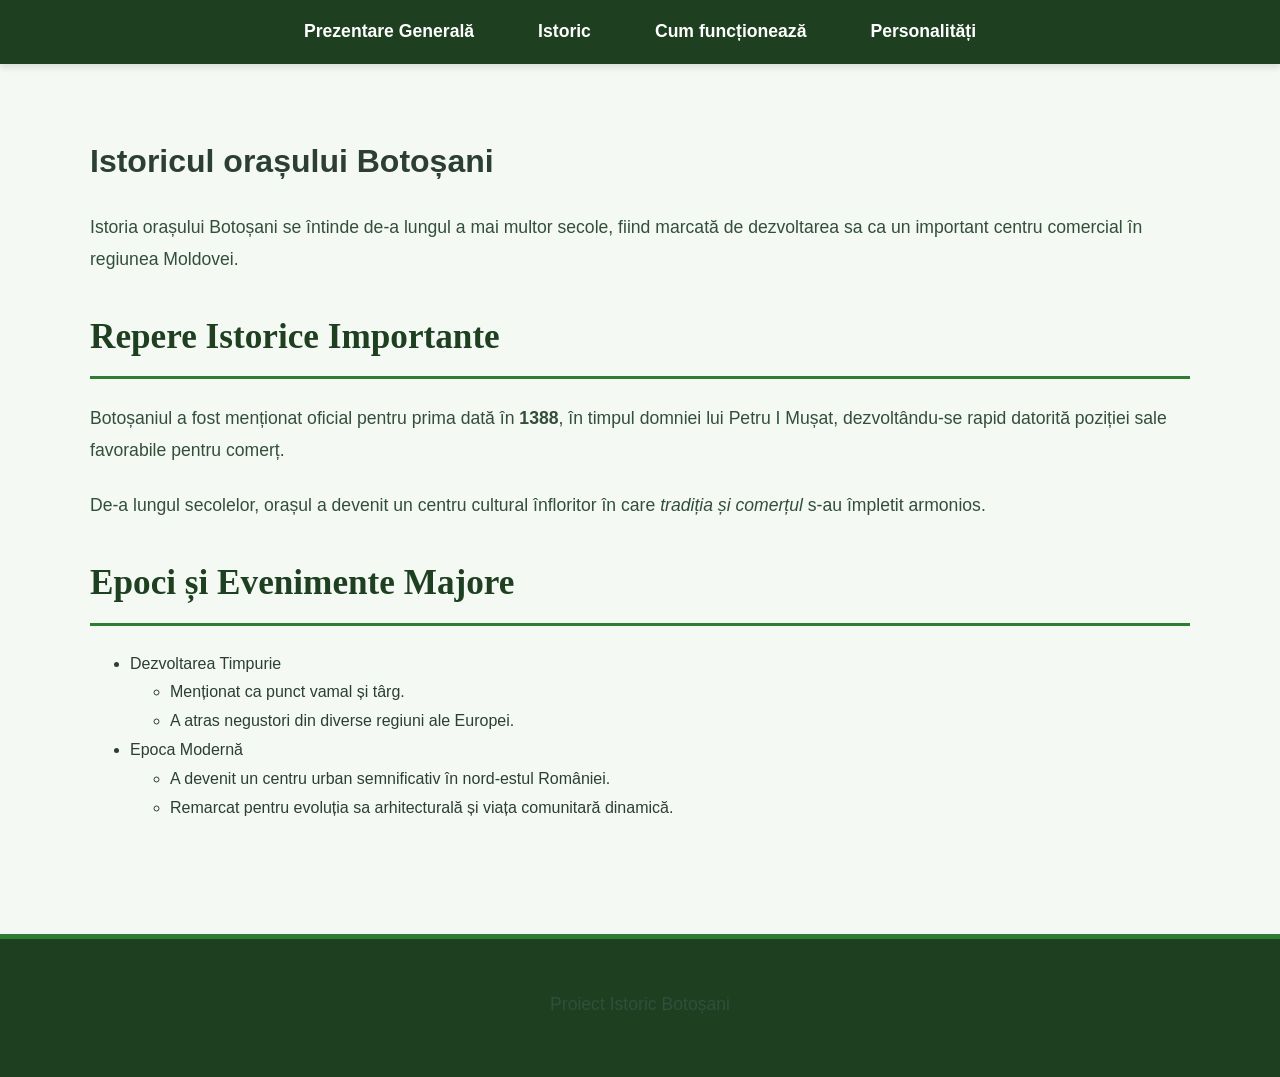
==== history.html @ af960954 "Adaugare completa resurse si pagini parcuri" ====
<!DOCTYPE html>
<html lang="ro">
<head>
    <meta charset="UTF-8">
    <meta name="viewport" content="width=device-width, initial-scale=1.0">
    <title>Istoric - Botoșani</title>
    <link rel="stylesheet" href="css/style.css">
</head>
<body>

    <header>
        <nav>
            <ul>
                <li><a href="index.html">Prezentare Generală</a></li>
                <li><a href="history.html">Istoric</a></li>
                <li><a href="how-it-works.html">Cum funcționează</a></li>
                <li><a href="notable-people.html">Personalități</a></li>
            </ul>
        </nav>
    </header>

    <main>
        <h1>Istoricul orașului Botoșani</h1>
        <p>Istoria orașului Botoșani se întinde de-a lungul a mai multor secole, fiind marcată de dezvoltarea sa ca un important centru comercial în regiunea Moldovei.</p>

        <section>
            <h2>Repere Istorice Importante</h2>
            <p>Botoșaniul a fost menționat oficial pentru prima dată în <strong>1388</strong>, în timpul domniei lui Petru I Mușat, dezvoltându-se rapid datorită poziției sale favorabile pentru comerț.</p>
            <p>De-a lungul secolelor, orașul a devenit un centru cultural înfloritor în care <em>tradiția și comerțul</em> s-au împletit armonios.</p>

            <h2>Epoci și Evenimente Majore</h2>
            <ul>
                <li>Dezvoltarea Timpurie
                    <ul>
                        <li>Menționat ca punct vamal și târg.</li>
                        <li>A atras negustori din diverse regiuni ale Europei.</li>
                    </ul>
                </li>
                <li>Epoca Modernă
                    <ul>
                        <li>A devenit un centru urban semnificativ în nord-estul României.</li>
                        <li>Remarcat pentru evoluția sa arhitecturală și viața comunitară dinamică.</li>
                    </ul>
                </li>
            </ul>
        </section>
    </main>

    <footer>
        <p>Proiect Istoric Botoșani</p>
    </footer>

</body>
</html>
---- css/style.css ----
/* --- STILURI GENERALE --- */
body {
    font-family: 'Segoe UI', Tahoma, Geneva, Verdana, sans-serif;
    line-height: 1.8;
    margin: 0;
    padding: 0;
    background-color: #f4f9f4; /* Un fundal general foarte deschis, cu tentă verzuie naturală */
    color: #2c3e35;
    display: flex;
    flex-direction: column;
    min-height: 100vh;
}

/* --- BANNER-UL MARE DE SUS (BOTOȘANI) --- */
.hero-banner {
    background-color: #234e38; /* Verde-pădure profund și elegant */
    padding: 4rem 2rem;
    text-align: center;
    box-shadow: inset 0 -5px 10px rgba(0, 0, 0, 0.2);
}

.hero-banner h1 {
    font-family: 'Georgia', serif;
    font-size: 3.5rem;
    letter-spacing: 0.3rem;
    margin: 0;
    text-transform: uppercase;
    color: #ffffff; /* Text alb strălucitor */
    text-shadow: 2px 2px 5px rgba(0, 0, 0, 0.5);
}

/* --- ANTET ȘI MENIU DE NAVIGARE (În nuanțe de verde) --- */
header {
    background-color: #1e3f20; /* Verde închis intens pentru meniu */
    color: #fff;
    padding: 1rem 2rem;
    box-shadow: 0 4px 6px rgba(0,0,0,0.1);
    position: sticky;
    top: 0;
    z-index: 1000;
}

nav ul {
    list-style: none;
    padding: 0;
    margin: 0;
    display: flex;
    flex-wrap: wrap;
    gap: 2rem;
    justify-content: center;
}

nav ul li a {
    color: #fff;
    text-decoration: none;
    font-weight: bold;
    font-size: 1.1rem;
    transition: color 0.3s ease;
    padding: 0.5rem 1rem;
    border-radius: 4px;
}

nav ul li a:hover {
    color: #a3e4d7; /* Verde mentă deschis la trecerea mouse-ului */
    background-color: rgba(255, 255, 255, 0.1);
}

/* --- CONȚINUT PRINCIPAL --- */
main {
    flex: 1;
    max-width: 1100px;
    margin: 3rem auto;
    padding: 0 2rem;
}

section {
    margin-bottom: 4rem;
}

h2 {
    color: #1e3f20; /* Titluri în verde închis */
    font-family: 'Georgia', serif;
    font-size: 2.2rem;
    border-bottom: 3px solid #2e7d32; /* Linie decorativă verde */
    padding-bottom: 0.5rem;
    margin-bottom: 1.5rem;
}

p {
    font-size: 1.1rem;
    color: #334e3b;
    margin-bottom: 1.5rem;
}

/* --- ARANJAMENT HARTĂ ȘI TABEL --- */
.map-and-table-container {
    display: flex;
    flex-wrap: wrap;
    gap: 2rem;
    align-items: center;
}

.map-box {
    flex: 1;
    min-width: 300px;
    text-align: center;
}

.map-box img {
    max-width: 100%;
    height: auto;
    border: 4px solid #ffffff;
    border-radius: 8px;
    box-shadow: 0 4px 12px rgba(30, 63, 32, 0.15);
}

.caption {
    font-size: 0.9rem;
    color: #55705e;
    font-style: italic;
    margin-top: 0.8rem;
}

/* --- TABELE STILIZATE ÎN VERDE --- */
table {
    flex: 1;
    min-width: 300px;
    width: 100%;
    border-collapse: separate;
    border-spacing: 0;
    box-shadow: 0 4px 8px rgba(30, 63, 32, 0.1);
    border-radius: 8px;
    overflow: hidden;
}

th, td {
    border: 1px solid #c8e6c9; /* Margini verzi deschise */
    padding: 15px;
    text-align: left;
}

th {
    background-color: #2e7d32; /* Antetul tabelului în verde vibrant */
    color: white;
    font-weight: bold;
    text-transform: uppercase;
    font-size: 0.9rem;
}

thead tr:first-child th:first-child { border-top-left-radius: 8px; }
thead tr:first-child th:last-child { border-top-right-radius: 8px; }
tbody tr:last-child td:first-child { border-bottom-left-radius: 8px; }
tbody tr:last-child td:last-child { border-bottom-right-radius: 8px; }

tr:nth-child(even) {
    background-color: #e8f5e9; /* Rânduri alternative într-un verde pastel extrem de fin */
}

tr:hover td {
    background-color: #c8e6c9; /* Efect hover verde deschis */
}

/* --- SUBSOL --- */
footer {
    text-align: center;
    padding: 2rem;
    background-color: #1e3f20; /* Subsol asortat cu meniul de sus */
    color: #fff;
    margin-top: auto;
    border-top: 5px solid #2e7d32;
}
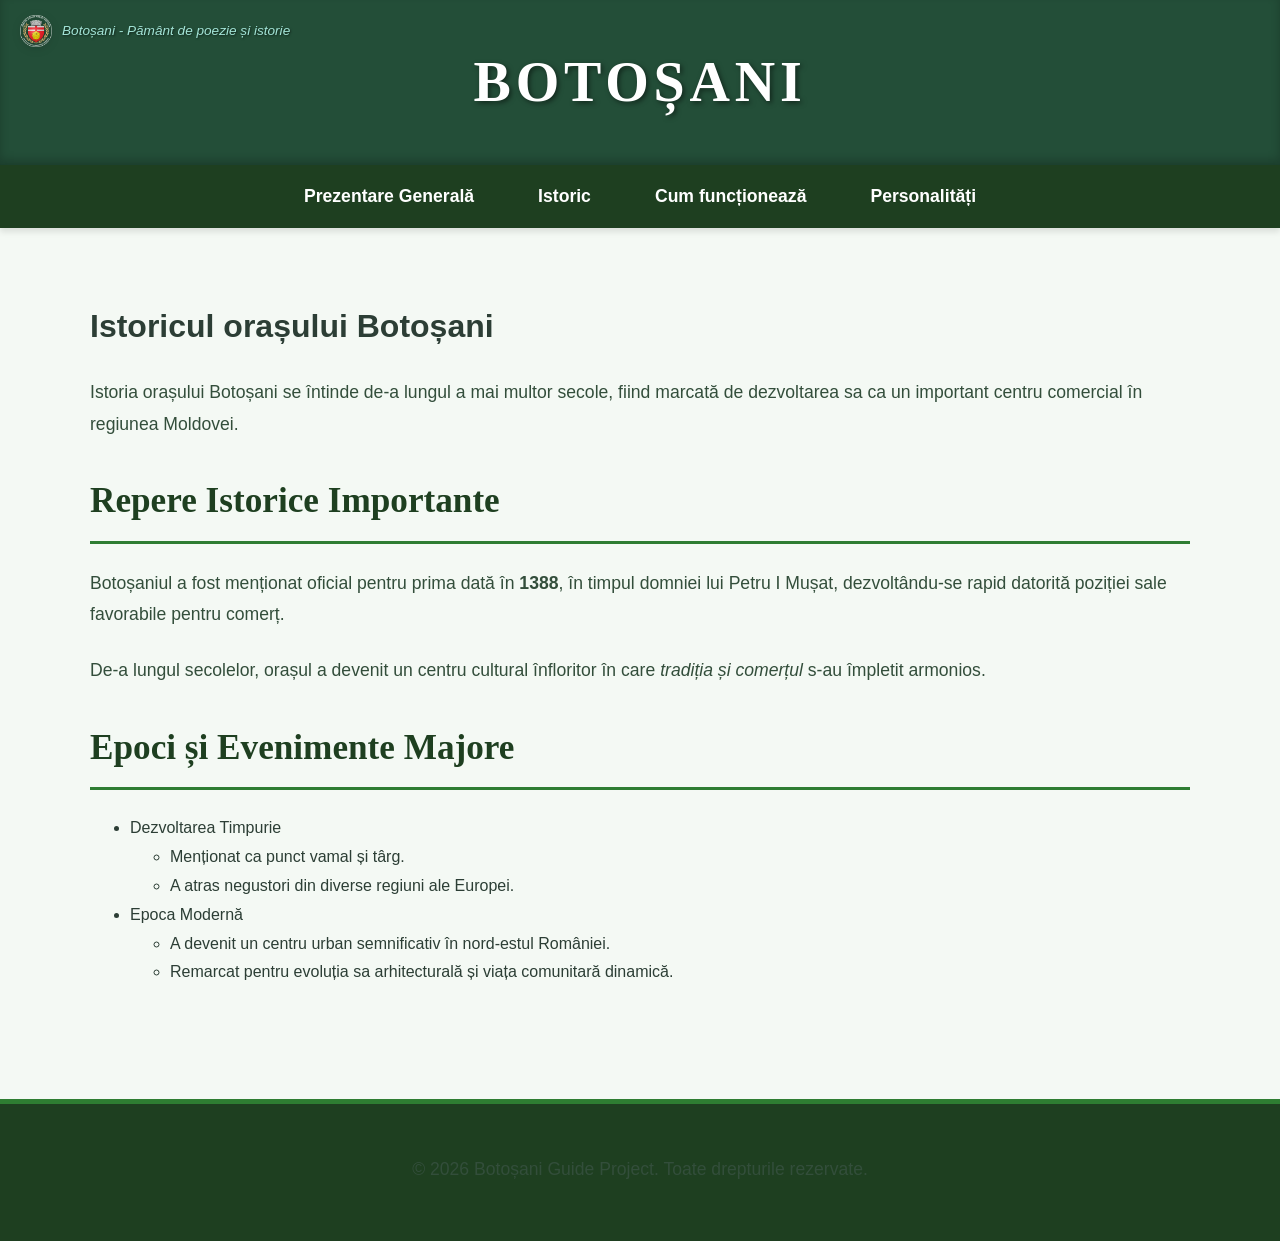
==== commit d27f0a23: "l" ====
--- a/history.html
+++ b/history.html
@@ -8,10 +8,24 @@
 </head>
 <body>
 
+      
+ <!-- Bannerul mare de sus (separat de header, cu sigla mică în colț) -->
+    <div class="hero-banner" style="position: relative;">
+        <div class="hero-top-left" style="position: absolute; top: 15px; left: 20px; display: flex; align-items: center; gap: 10px;">
+            <img src="assets/images/logo-judetul-botosani.png" alt="Stema Botoșani" class="hero-logo" style="width: 32px; height: 32px; object-fit: contain;">
+            <p class="hero-slogan" style="font-size: 0.85rem; color: #a3e4d7; font-style: italic; margin: 0;">Botoșani - Pământ de poezie și istorie</p>
+        </div>
+        <h1>Botoșani</h1>
+    </div>
+   <!-- Bara de navigare actualizată -->
     <header>
+        <!-- Butonul checkbox și iconița pentru meniul hamburger -->
+        <input type="checkbox" id="menu-toggle" class="hamburger-checkbox">
+        <label for="menu-toggle" class="hamburger-icon">&#9776;</label>
+
         <nav>
             <ul>
-                <li><a href="index.html">Prezentare Generală</a></li>
+                <li><a href="index.html" class="active">Prezentare Generală</a></li>
                 <li><a href="history.html">Istoric</a></li>
                 <li><a href="how-it-works.html">Cum funcționează</a></li>
                 <li><a href="notable-people.html">Personalități</a></li>
@@ -47,7 +61,7 @@
     </main>
 
     <footer>
-        <p>Proiect Istoric Botoșani</p>
+        <p>&copy; 2026 Botoșani Guide Project. Toate drepturile rezervate.</p>
     </footer>
 
 </body>
--- a/css/style.css
+++ b/css/style.css
@@ -11,12 +11,43 @@
     min-height: 100vh;
 }
 
-/* --- BANNER-UL MARE DE SUS (BOTOȘANI) --- */
+/* --- BANNER-UL MARE DE SUS (BOTOȘANI) CU LOGO ȘI SLOGAN ÎN STANGA-SUS --- */
 .hero-banner {
     background-color: #234e38; /* Verde-pădure profund și elegant */
-    padding: 4rem 2rem;
+    padding: 2rem 2rem;
+    position: relative;
     text-align: center;
     box-shadow: inset 0 -5px 10px rgba(0, 0, 0, 0.2);
+    display: flex;
+    flex-direction: column;
+    align-items: center;
+    justify-content: center;
+}
+
+/* Containerul care ține logo-ul și sloganul în stânga sus */
+.hero-top-left {
+    position: absolute;
+    top: 1.5rem;
+    left: 2rem;
+    display: flex;
+    align-items: center;
+    gap: 1rem;
+}
+
+.hero-logo {
+    height: 60px;
+    width: auto;
+    filter: drop-shadow(0px 2px 4px rgba(0, 0, 0, 0.3));
+}
+
+.hero-slogan {
+    font-family: 'Segoe UI', Tahoma, sans-serif;
+    font-size: 1rem;
+    color: #a3e4d7;
+    font-style: italic;
+    margin: 0;
+    text-align: left;
+    text-shadow: 1px 1px 2px rgba(0, 0, 0, 0.5);
 }
 
 .hero-banner h1 {
@@ -168,4 +199,126 @@
     color: #fff;
     margin-top: auto;
     border-top: 5px solid #2e7d32;
+}
+
+/* --- STILURI PENTRU MENIU HAMBURGER (MOBILES) --- */
+.hamburger-checkbox {
+    display: none;
+}
+
+.hamburger-icon {
+    display: none;
+    font-size: 1.8rem;
+    cursor: pointer;
+    color: white;
+}
+
+@media (max-width: 768px) {
+    .hero-top-left {
+        position: static;
+        margin-bottom: 1rem;
+        flex-direction: column;
+        text-align: center;
+    }
+    
+    .hero-slogan {
+        text-align: center;
+    }
+
+    .hamburger-icon {
+        display: block;
+        position: absolute;
+        right: 2rem;
+        top: 1.5rem;
+    }
+
+    header nav {
+        width: 100%;
+        max-height: 0;
+        overflow: hidden;
+        transition: max-height 0.3s ease-in-out;
+    }
+
+    header nav ul {
+        flex-direction: column;
+        gap: 0.5rem;
+        padding-top: 1rem;
+    }
+
+    .hamburger-checkbox:checked ~ nav {
+        max-height: 300px;
+    }
+}
+/* --- CERINȚE PENTRU ISSUE 3: GRID, HOVER ȘI REDUCED-MOTION --- */
+
+/* 1. Transformăm containerul hărții și tabelului în CSS Grid, exact cum se cere */
+.map-and-table-container {
+    display: grid;
+    grid-template-columns: 1fr 1fr;
+    gap: 2rem;
+    align-items: center;
+}
+
+/* Responsivitate pentru ecrane mici / mobile */
+@media (max-width: 768px) {
+    .map-and-table-container {
+        grid-template-columns: 1fr;
+    }
+}
+
+/* 2. Animație fină la hover pentru imagini */
+.map-box img, .hero-logo {
+    transition: transform 0.3s ease, box-shadow 0.3s ease;
+}
+
+.map-box img:hover {
+    transform: scale(1.03); /* Efect discret de zoom */
+    box-shadow: 0 8px 20px rgba(30, 63, 32, 0.25);
+}
+
+/* 3. Respectarea utilizatorilor care preferă mai puțină mișcare (Accesibilitate) */
+@media (prefers-reduced-motion: reduce) {
+    .map-box img, .hero-logo {
+        transition: none;
+    }
+    
+    .map-box img:hover {
+        transform: none;
+        box-shadow: none;
+    }
+}
+/* --- STILURI PENTRU CARUSELUL DE IMAGINI (SLIDER) --- */
+.image-slider-container {
+    width: 100%;
+    overflow-x: auto; /* Activează scroll-ul orizontal */
+    white-space: nowrap;
+    padding: 1rem 0;
+    scrollbar-color: #2e7d32 #e8f5e9; /* Stilizare bară de derulare pentru browsere moderne */
+}
+
+.slider-track {
+    display: inline-flex;
+    gap: 1.5rem;
+}
+
+.slide-item {
+    width: 300px;
+    background: #ffffff;
+    border-radius: 8px;
+    padding: 10px;
+    box-shadow: 0 4px 10px rgba(30, 63, 32, 0.1);
+    text-align: center;
+    flex-shrink: 0;
+}
+
+.slide-item img {
+    width: 100%;
+    height: 180px;
+    object-fit: cover;
+    border-radius: 6px;
+    transition: transform 0.3s ease;
+}
+
+.slide-item img:hover {
+    transform: scale(1.03); /* Efect de hover păstrat din cerințe */
 }
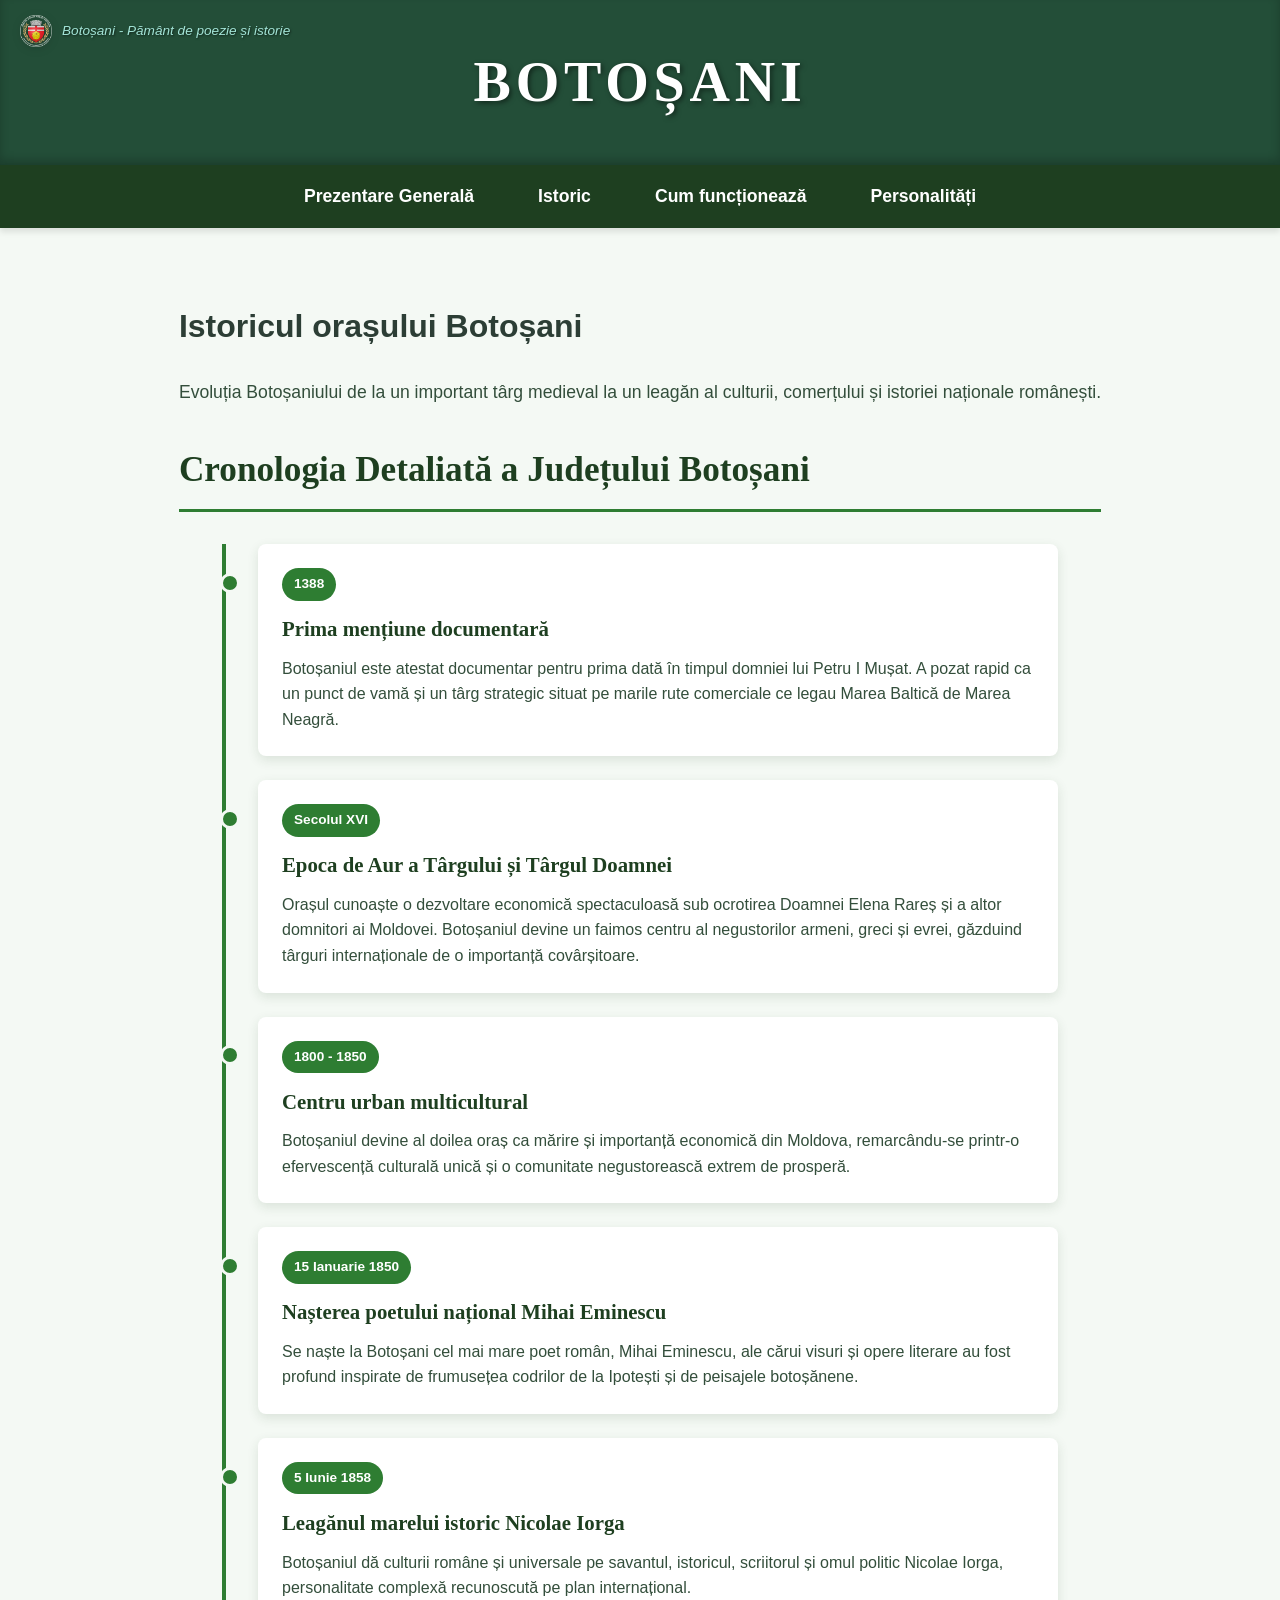
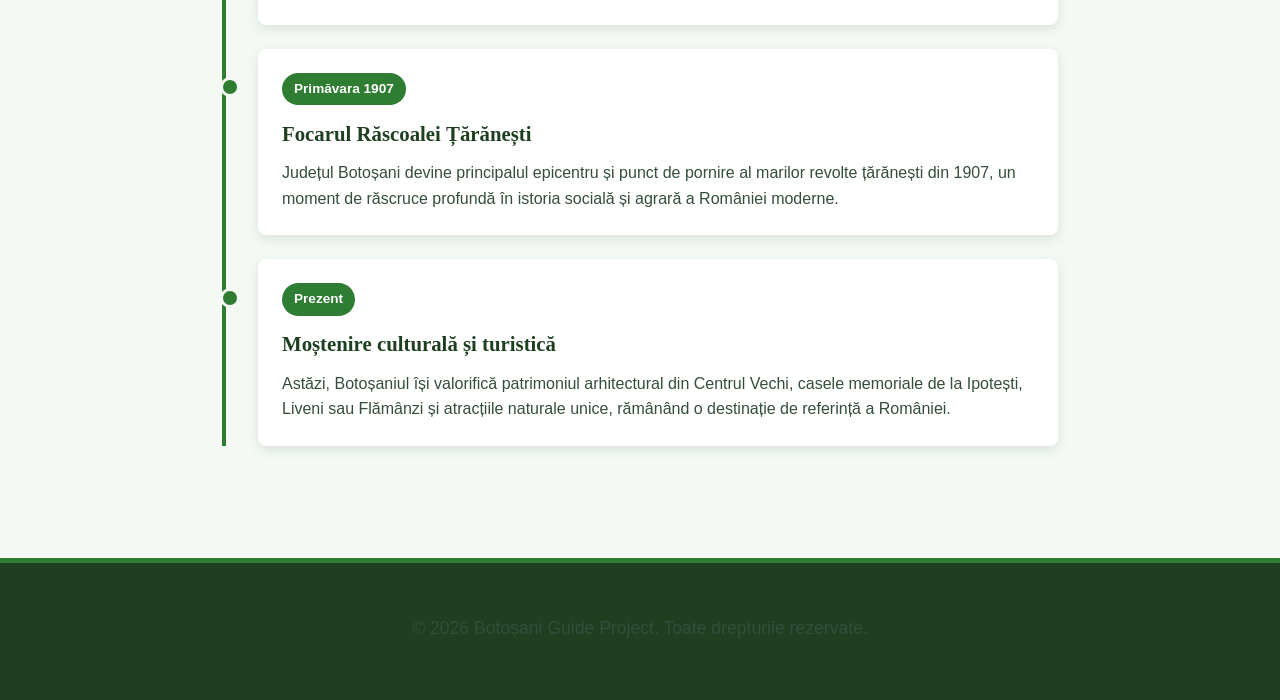
==== commit 140173d1: "5" ====
--- a/history.html
+++ b/history.html
@@ -35,31 +35,70 @@
 
     <main>
         <h1>Istoricul orașului Botoșani</h1>
-        <p>Istoria orașului Botoșani se întinde de-a lungul a mai multor secole, fiind marcată de dezvoltarea sa ca un important centru comercial în regiunea Moldovei.</p>
+        <p>Evoluția Botoșaniului de la un important târg medieval la un leagăn al culturii, comerțului și istoriei naționale românești.</p>
 
         <section>
-            <h2>Repere Istorice Importante</h2>
-            <p>Botoșaniul a fost menționat oficial pentru prima dată în <strong>1388</strong>, în timpul domniei lui Petru I Mușat, dezvoltându-se rapid datorită poziției sale favorabile pentru comerț.</p>
-            <p>De-a lungul secolelor, orașul a devenit un centru cultural înfloritor în care <em>tradiția și comerțul</em> s-au împletit armonios.</p>
+            <h2>Cronologia Detaliată a Județului Botoșani</h2>
+            
+            <div class="timeline-container">
+                <div class="timeline-card">
+                    <span class="timeline-year">1388</span>
+                    <div class="timeline-body">
+                        <h3>Prima mențiune documentară</h3>
+                        <p>Botoșaniul este atestat documentar pentru prima dată în timpul domniei lui Petru I Mușat. A pozat rapid ca un punct de vamă și un târg strategic situat pe marile rute comerciale ce legau Marea Baltică de Marea Neagră.</p>
+                    </div>
+                </div>
 
-            <h2>Epoci și Evenimente Majore</h2>
-            <ul>
-                <li>Dezvoltarea Timpurie
-                    <ul>
-                        <li>Menționat ca punct vamal și târg.</li>
-                        <li>A atras negustori din diverse regiuni ale Europei.</li>
-                    </ul>
-                </li>
-                <li>Epoca Modernă
-                    <ul>
-                        <li>A devenit un centru urban semnificativ în nord-estul României.</li>
-                        <li>Remarcat pentru evoluția sa arhitecturală și viața comunitară dinamică.</li>
-                    </ul>
-                </li>
-            </ul>
+                <div class="timeline-card">
+                    <span class="timeline-year">Secolul XVI</span>
+                    <div class="timeline-body">
+                        <h3>Epoca de Aur a Târgului și Târgul Doamnei</h3>
+                        <p>Orașul cunoaște o dezvoltare economică spectaculoasă sub ocrotirea Doamnei Elena Rareș și a altor domnitori ai Moldovei. Botoșaniul devine un faimos centru al negustorilor armeni, greci și evrei, găzduind târguri internaționale de o importanță covârșitoare.</p>
+                    </div>
+                </div>
+
+                <div class="timeline-card">
+                    <span class="timeline-year">1800 - 1850</span>
+                    <div class="timeline-body">
+                        <h3>Centru urban multicultural</h3>
+                        <p>Botoșaniul devine al doilea oraș ca mărire și importanță economică din Moldova, remarcându-se printr-o efervescență culturală unică și o comunitate negustorească extrem de prosperă.</p>
+                    </div>
+                </div>
+
+                <div class="timeline-card">
+                    <span class="timeline-year">15 Ianuarie 1850</span>
+                    <div class="timeline-body">
+                        <h3>Nașterea poetului național Mihai Eminescu</h3>
+                        <p>Se naște la Botoșani cel mai mare poet român, Mihai Eminescu, ale cărui visuri și opere literare au fost profund inspirate de frumusețea codrilor de la Ipotești și de peisajele botoșănene.</p>
+                    </div>
+                </div>
+
+                <div class="timeline-card">
+                    <span class="timeline-year">5 Iunie 1858</span>
+                    <div class="timeline-body">
+                        <h3>Leagănul marelui istoric Nicolae Iorga</h3>
+                        <p>Botoșaniul dă culturii române și universale pe savantul, istoricul, scriitorul și omul politic Nicolae Iorga, personalitate complexă recunoscută pe plan internațional.</p>
+                    </div>
+                </div>
+
+                <div class="timeline-card">
+                    <span class="timeline-year">Primăvara 1907</span>
+                    <div class="timeline-body">
+                        <h3>Focarul Răscoalei Țărănești</h3>
+                        <p>Județul Botoșani devine principalul epicentru și punct de pornire al marilor revolte țărănești din 1907, un moment de răscruce profundă în istoria socială și agrară a României moderne.</p>
+                    </div>
+                </div>
+
+                <div class="timeline-card">
+                    <span class="timeline-year">Prezent</span>
+                    <div class="timeline-body">
+                        <h3>Moștenire culturală și turistică</h3>
+                        <p>Astăzi, Botoșaniul își valorifică patrimoniul arhitectural din Centrul Vechi, casele memoriale de la Ipotești, Liveni sau Flămânzi și atracțiile naturale unice, rămânând o destinație de referință a României.</p>
+                    </div>
+                </div>
+            </div>
         </section>
     </main>
-
     <footer>
         <p>&copy; 2026 Botoșani Guide Project. Toate drepturile rezervate.</p>
     </footer>
--- a/css/style.css
+++ b/css/style.css
@@ -321,4 +321,68 @@
 
 .slide-item img:hover {
     transform: scale(1.03); /* Efect de hover păstrat din cerințe */
+}
+
+/* --- DESIGN NOU ȘI CURAT PENTRU TIMELINE (ISTORIC) --- */
+.timeline-container {
+    max-width: 800px;
+    margin: 2rem auto;
+    display: flex;
+    flex-direction: column;
+    gap: 1.5rem;
+    position: relative;
+    padding-left: 2rem;
+    border-left: 4px solid #2e7d32; /* Linia verde verticală elegantă în stânga */
+}
+
+.timeline-card {
+    background: #ffffff;
+    padding: 1.5rem;
+    border-radius: 8px;
+    box-shadow: 0 4px 12px rgba(30, 63, 32, 0.12);
+    position: relative;
+    transition: transform 0.3s ease, box-shadow 0.3s ease;
+}
+
+/* Bulina verde de pe linia verticală pentru fiecare card */
+.timeline-card::before {
+    content: '';
+    position: absolute;
+    left: -2.35rem;
+    top: 1.8rem;
+    width: 14px;
+    height: 14px;
+    background-color: #2e7d32;
+    border: 3px solid #f4f9f4;
+    border-radius: 50%;
+}
+
+.timeline-card:hover {
+    transform: translateY(-3px);
+    box-shadow: 0 6px 16px rgba(30, 63, 32, 0.2);
+}
+
+.timeline-year {
+    display: inline-block;
+    background-color: #2e7d32;
+    color: #ffffff;
+    padding: 0.25rem 0.75rem;
+    font-size: 0.85rem;
+    font-weight: bold;
+    border-radius: 20px;
+    margin-bottom: 0.6rem;
+}
+
+.timeline-body h3 {
+    margin: 0 0 0.5rem 0;
+    color: #1e3f20;
+    font-family: 'Georgia', serif;
+    font-size: 1.3rem;
+}
+
+.timeline-body p {
+    margin: 0;
+    font-size: 1rem;
+    color: #334e3b;
+    line-height: 1.6;
 }
